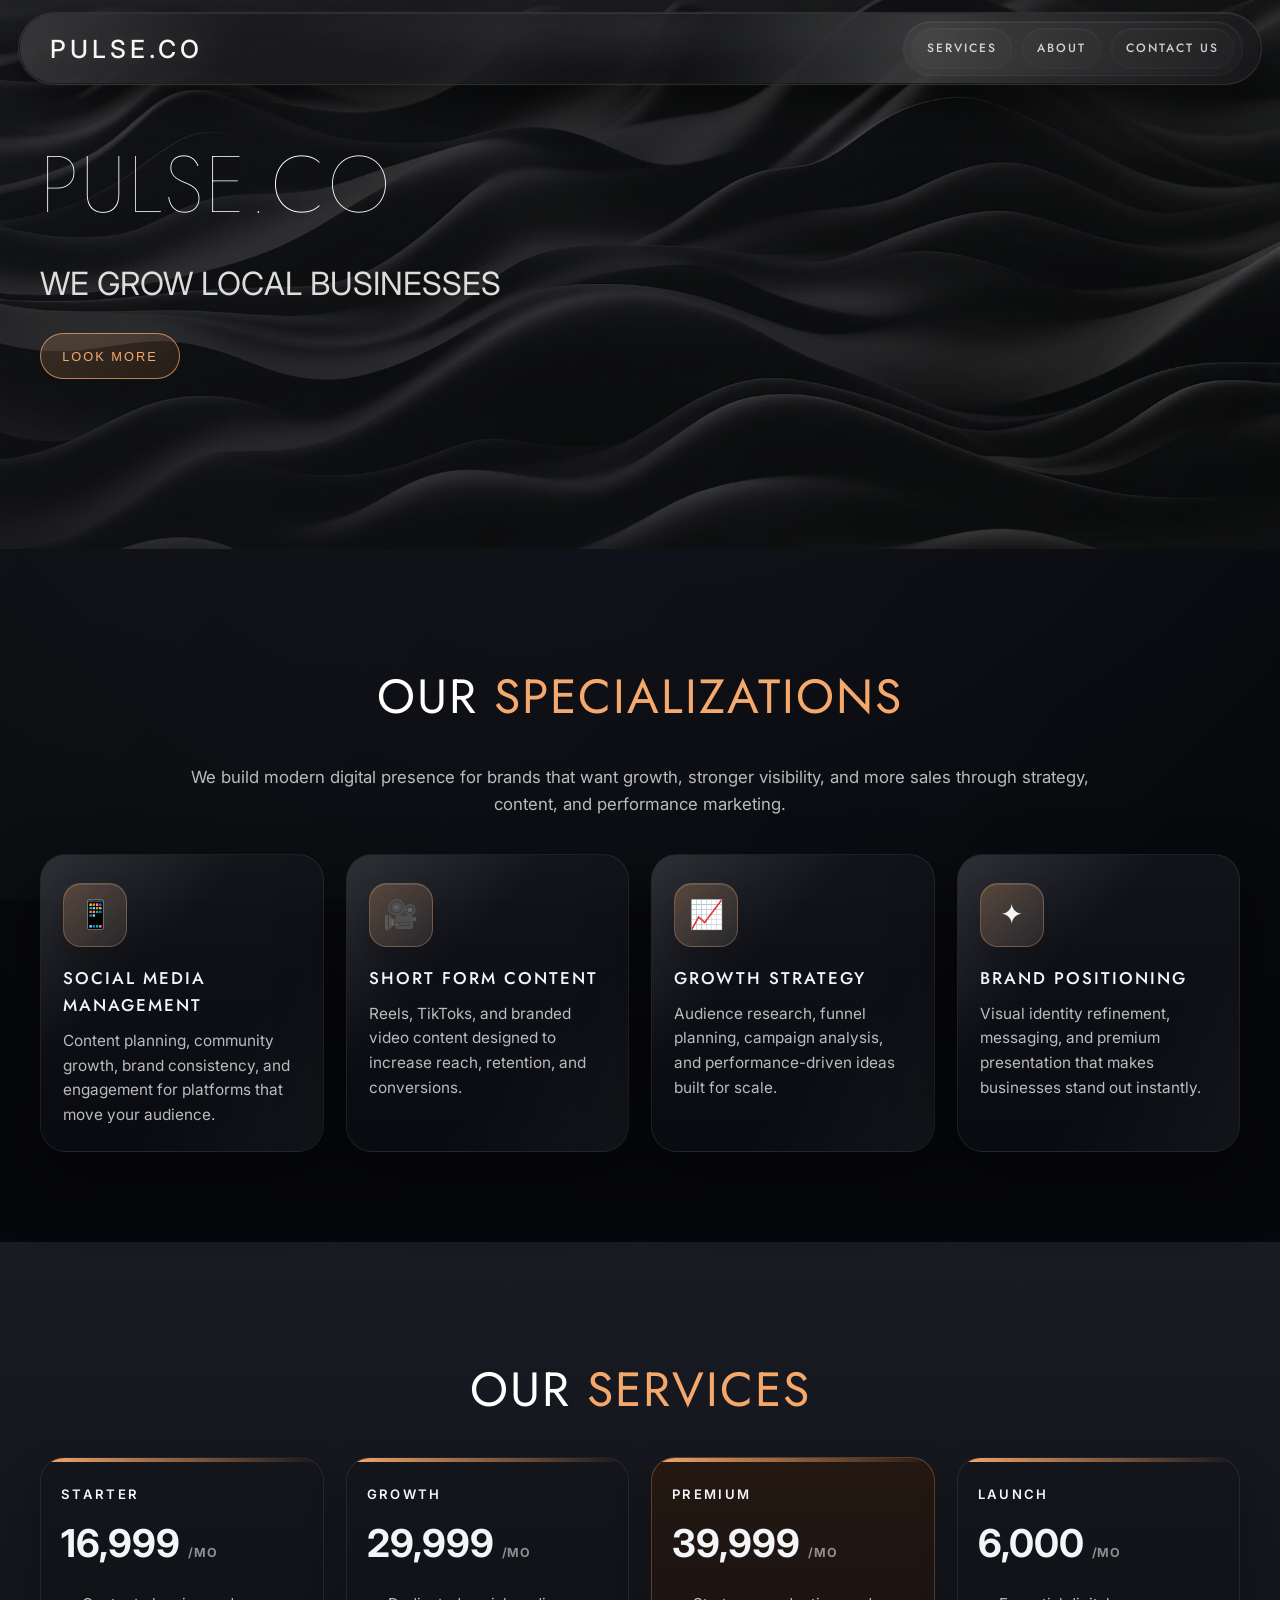
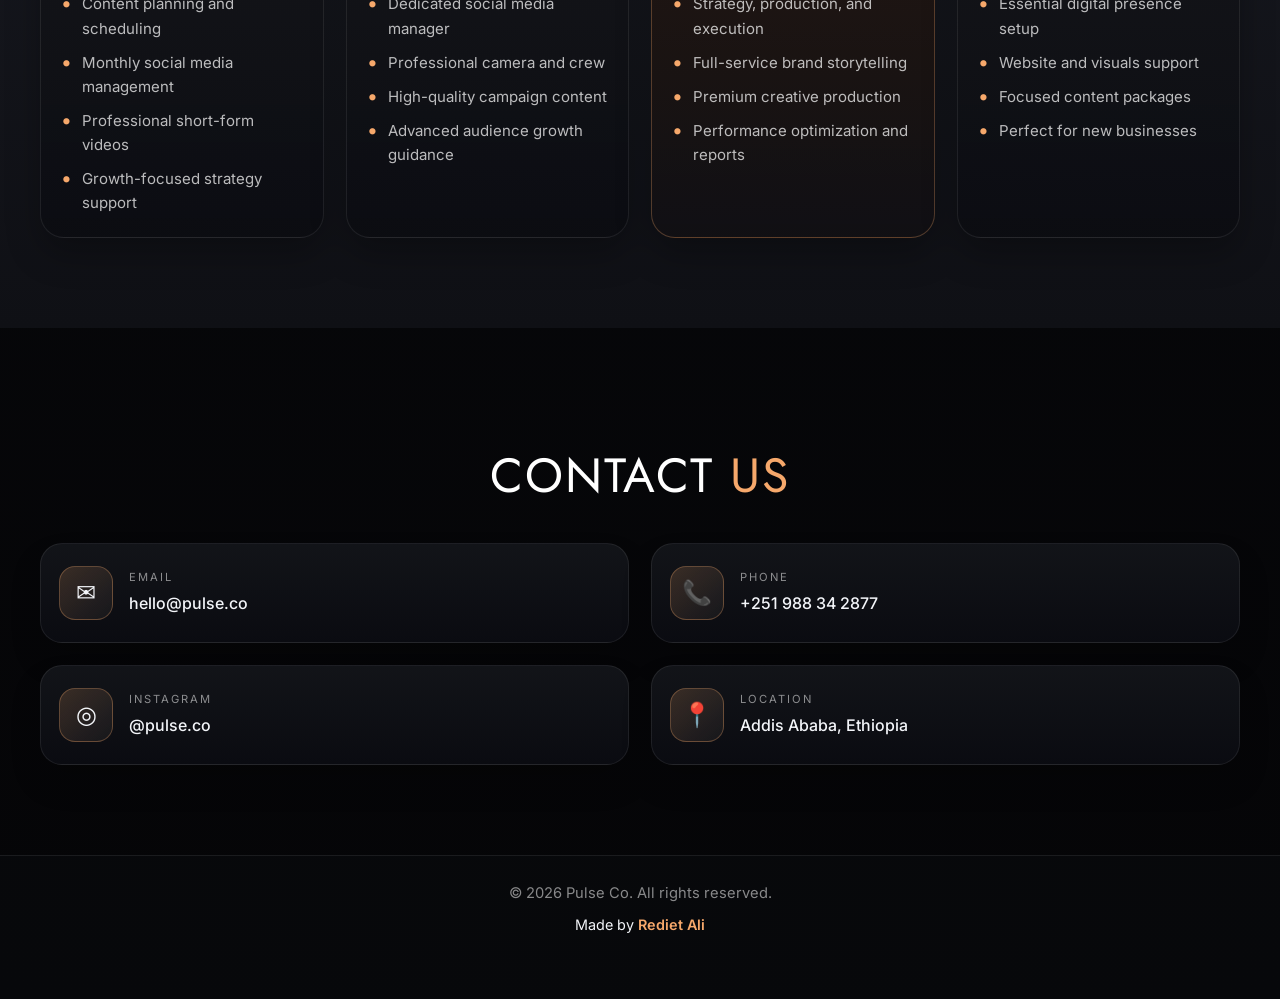
==== index.html @ 15dc452b "Add files via upload" ====
<!DOCTYPE html>
<html lang="en">
<head>
    <meta charset="UTF-8">
    <meta name="viewport" content="width=device-width, initial-scale=1.0">
    <title>our agency</title>
    <link href="https://fonts.googleapis.com/css2?family=Jost:wght@300;400;500&family=Inter:wght@400;500&display=swap" rel="stylesheet">
     <link rel="stylesheet" href="main.css">

</head>
<body>
<header>
    <p class="pulse">PULSE.CO</p>
    <nav>
        <a href="#services">services</a>
        <a href="#about">about</a>
        <a href="#contact">contact us</a>
    </nav>
</header>

<section id="hero">
    <h1>PULSE.CO</h1>
    <p>WE GROW LOCAL BUSINESSES</p>
    <a href="#services"><button>LOOK MORE</button></a> 
</section>

<section id="about">
    <h2>Our <span>Specializations</span></h2>
    <p class="about-intro">We build modern digital presence for brands that want growth, stronger visibility, and more sales through strategy, content, and performance marketing.</p>

    <div class="specialization-grid">
        <article class="specialty-card reveal">
            <div class="icon-badge">📱</div>
            <h3>Social Media Management</h3>
            <p>Content planning, community growth, brand consistency, and engagement for platforms that move your audience.</p>
        </article>

        <article class="specialty-card reveal">
            <div class="icon-badge">🎥</div>
            <h3>Short Form Content</h3>
            <p>Reels, TikToks, and branded video content designed to increase reach, retention, and conversions.</p>
        </article>

        <article class="specialty-card reveal">
            <div class="icon-badge">📈</div>
            <h3>Growth Strategy</h3>
            <p>Audience research, funnel planning, campaign analysis, and performance-driven ideas built for scale.</p>
        </article>

        <article class="specialty-card reveal">
            <div class="icon-badge">✦</div>
            <h3>Brand Positioning</h3>
            <p>Visual identity refinement, messaging, and premium presentation that makes businesses stand out instantly.</p>
        </article>
    </div>
</section>

<section id="services">
    <h2>Our <span>Services</span></h2>

    <div class="service-grid">
        <div class="service-card reveal">
            <div class="plan-top">
                <p class="plan-name">Starter</p>
                <p class="plan-price">16,999 <small>/mo</small></p>
            </div>
            <ul>
                <li>Content planning and scheduling</li>
                <li>Monthly social media management</li>
                <li>Professional short-form videos</li>
                <li>Growth-focused strategy support</li>
            </ul>
        </div>

        <div class="service-card reveal">
            <div class="plan-top">
                <p class="plan-name">Growth</p>
                <p class="plan-price">29,999 <small>/mo</small></p>
            </div>
            <ul>
                <li>Dedicated social media manager</li>
                <li>Professional camera and crew</li>
                <li>High-quality campaign content</li>
                <li>Advanced audience growth guidance</li>
            </ul>
        </div>

        <div class="service-card reveal featured">
            <div class="plan-top">
                <p class="plan-name">Premium</p>
                <p class="plan-price">39,999 <small>/mo</small></p>
            </div>
            <ul>
                <li>Strategy, production, and execution</li>
                <li>Full-service brand storytelling</li>
                <li>Premium creative production</li>
                <li>Performance optimization and reports</li>
            </ul>
        </div>

        <div class="service-card reveal">
            <div class="plan-top">
                <p class="plan-name">Launch</p>
                <p class="plan-price">6,000 <small>/mo</small></p>
            </div>
            <ul>
                <li>Essential digital presence setup</li>
                <li>Website and visuals support</li>
                <li>Focused content packages</li>
                <li>Perfect for new businesses</li>
            </ul>
        </div>
    </div>
</section>

<section id="contact">
    <h2>Contact <span>Us</span></h2>

    <div class="contact-grid">
        <a class="contact-item reveal" href="mailto:hello@pulse.co">
            <div class="contact-icon">✉</div>
            <div class="contact-text">
                <span class="contact-label">Email</span>
                <strong>hello@pulse.co</strong>
            </div>
        </a>

        <a class="contact-item reveal" href="tel:+251988342877">
            <div class="contact-icon">📞</div>
            <div class="contact-text">
                <span class="contact-label">Phone</span>
                <strong>+251 988 34 2877</strong>
            </div>
        </a>

        <a class="contact-item reveal" href="https://www.instagram.com/simply_alu464?utm_source=ig_web_button_share_sheet&igsh=ZDNlZDc0MzIxNw==&igsi=ZDNlZDc0MzIxNw==" target="_blank" rel="noreferrer">
            <div class="contact-icon">◎</div>
            <div class="contact-text">
                <span class="contact-label">Instagram</span>
                <strong>@pulse.co</strong>
            </div>
        </a>

        <div class="contact-item reveal">
            <div class="contact-icon">📍</div>
            <div class="contact-text">
                <span class="contact-label">Location</span>
                <strong>Addis Ababa, Ethiopia</strong>
            </div>
        </div>
    </div>
</section>

<footer>
    <p class="footer-text">© 2026 Pulse Co. All rights reserved.</p>
    <p class="footer-credit">Made by <strong>Rediet Ali</strong></p>
</footer>

<script>
  const observer = new IntersectionObserver((entries) => {
    entries.forEach((entry) => {
      if (entry.isIntersecting) {
        entry.target.classList.add('is-visible');
        observer.unobserve(entry.target);
      }
    });
  }, {
    threshold: 0.18,
    rootMargin: '0px 0px -30px 0px'
  });

  document.querySelectorAll('.reveal').forEach((element) => {
    observer.observe(element);
  });
</script>
</body>

</html>
---- main.css ----
:root {
    --bg: #07080b;
    --bg-soft: #111319;
    --panel: rgba(17, 18, 22, 0.72);
    --panel-strong: rgba(10, 11, 15, 0.92);
    --line: rgba(255, 255, 255, 0.1);
    --white: #f3f5f9;
    --muted: rgba(255, 255, 255, 0.72);
    --muted-soft: rgba(255, 255, 255, 0.52);
    --accent: #f6a86b;
    --accent-strong: #d98142;
    --shadow: 0 28px 60px rgba(0, 0, 0, 0.55);
}

* {
    box-sizing: border-box;
}

html {
    scroll-behavior: smooth;
}

body {
    margin: 0;
    padding: 0;
    font-family: 'Inter', sans-serif;
    background: radial-gradient(circle at top, #131620 0%, #07080b 42%, #050507 100%);
    color: var(--white);
    line-height: 1.6;
    animation: none;
}

@keyframes pageFade {
    from {
        opacity: 0;
        transform: translateY(8px);
    }
    to {
        opacity: 1;
        transform: translateY(0);
    }
}

body::before {
    content: "";
    position: fixed;
    inset: 0;
    background: linear-gradient(120deg, rgba(255, 255, 255, 0.03), rgba(255, 255, 255, 0));
    pointer-events: none;
}

h1, h2, h3, nav a, nav p {
    font-family: 'Jost', sans-serif;
    letter-spacing: 2px;
    text-transform: uppercase;
}

nav {
    display: flex;
    align-items: center;
    justify-content: flex-end;
    gap: 10px;
    padding: 6px 8px;
    background: rgba(255, 255, 255, 0.02);
    border: 1px solid rgba(255, 255, 255, 0.04);
    border-radius: 999px;
    box-shadow: inset 0 1px 0 rgba(255, 255, 255, 0.06);
    backdrop-filter: blur(10px);
    -webkit-backdrop-filter: blur(10px);
}

header {
    position: fixed !important;
    top: 12px !important;
    left: 18px !important;
    right: 18px !important;
    z-index: 20;
    display: flex;
    justify-content: space-between;
    align-items: center;
    min-height: 72px;
    padding: 8px 18px 8px 16px;
    background: linear-gradient(135deg, rgba(20, 20, 22, 0.82), rgba(8, 8, 10, 0.68), rgba(18, 18, 20, 0.76));
    border: 1px solid rgba(255, 255, 255, 0.12);
    border-radius: 999px;
    box-shadow: 0 18px 36px rgba(0, 0, 0, 0.48), 0 0 0 1px rgba(255, 255, 255, 0.02), inset 0 1px 0 rgba(255, 255, 255, 0.12), inset 0 -1px 0 rgba(255, 255, 255, 0.04);
    backdrop-filter: blur(28px) saturate(180%) brightness(1.08);
    -webkit-backdrop-filter: blur(28px) saturate(180%) brightness(1.08);
    overflow: hidden;
    isolation: isolate;
    transform: none !important;
    animation: none !important;
}

@keyframes headerSlide {
    from {
        opacity: 0;
        transform: translateY(-18px) scale(0.98);
    }
    to {
        opacity: 1;
        transform: translateY(0) scale(1);
    }
}

header::before {
    content: "";
    position: absolute;
    inset: 1px;
    border-radius: inherit;
    background: linear-gradient(115deg, rgba(255,255,255,0.16), rgba(255,255,255,0.04) 18%, rgba(255,255,255,0.06) 38%, rgba(255,255,255,0.02) 54%, rgba(255,255,255,0.18) 72%, rgba(255,255,255,0.02));
    opacity: 0.9;
    pointer-events: none;
}

header::after {
    content: "";
    position: absolute;
    left: 12%;
    right: 12%;
    top: -30%;
    height: 90%;
    background: radial-gradient(ellipse at center, rgba(255,255,255,0.22), rgba(255,255,255,0.08) 18%, transparent 68%);
    filter: blur(20px);
    opacity: 0.9;
    pointer-events: none;
}

.pulse {
    position: relative;
    z-index: 1;
    margin: 0;
    color: rgba(255, 255, 255, 0.96);
    font-weight: 500;
    letter-spacing: 4px;
    padding: 0 15px;
    font-size: 25px;
    text-shadow: 0 0 20px rgba(255, 255, 255, 0.12);
}

nav a {
    position: relative;
    z-index: 1;
    color: rgba(255, 255, 255, 0.78);
    text-decoration: none;
    font-weight: 500;
    font-size: 12px;
    padding: 10px 14px;
    border-radius: 999px;
    border: 1px solid rgba(255, 255, 255, 0.03);
    background: rgba(255,255,255,0.015);
    transition: all 0.25s ease;
    letter-spacing: 2px;
    box-shadow: inset 0 1px 0 rgba(255,255,255,0.04);
}

nav a:hover {
    color: white;
    background: rgba(255,255,255,0.065);
    border-color: rgba(255,255,255,0.08);
    box-shadow: inset 0 1px 0 rgba(255,255,255,0.1), 0 10px 22px rgba(0,0,0,0.25), 0 0 20px rgba(255,255,255,0.04);
    transform: translateY(-1px);
}

nav a,
.specialty-card,
.service-card,
.contact-item,
#hero button {
    transition: transform 0.25s ease, box-shadow 0.25s ease, border-color 0.25s ease, background 0.25s ease;
}

#hero {
    padding: 120px 40px 170px;
    text-align: left;
    background-image: linear-gradient(120deg, rgba(7, 8, 11, 0.7), rgba(7, 8, 11, 0.3)), url(header-img.webp);
    background-size: cover;
    background-position: center;
}

#hero h1 {
    margin: 0 0 10px;
    font-size: clamp(3rem, 7vw, 5rem);
    font-weight: 100;
    color: white;
}

#hero p {
    margin: 0 0 24px;
    color: rgba(255, 255, 255, 0.86);
    font-size: clamp(1.2rem, 2.5vw, 2rem);
}

#hero button {
    width: 140px;
    height: 46px;
    background: linear-gradient(135deg, rgba(246, 168, 107, 0.18), rgba(217, 129, 66, 0.12));
    border: 1px solid rgba(246, 168, 107, 0.7);
    border-radius: 999px;
    padding: 5px 18px;
    font-size: 0.8rem;
    color: var(--accent);
    letter-spacing: 2px;
    text-transform: uppercase;
    cursor: pointer;
    transition: all 0.25s ease;
}

#hero button:hover {
    background: linear-gradient(135deg, var(--accent), var(--accent-strong));
    color: white;
    box-shadow: 0 14px 24px rgba(246, 168, 107, 0.28);
    transform: translateY(-1px);
}

span {
    color: var(--accent);
}

#about,
#services,
#contact {
    padding: 110px 20px 90px;
    text-align: center;
}

#about h2,
#services h2,
#contact h2 {
    margin: 0 0 28px;
    color: white;
    font-size: clamp(2rem, 4vw, 3rem);
    font-weight: 400;
}

.about-intro {
    max-width: 900px;
    margin: 0 auto 36px;
    color: var(--muted);
    font-size: 1.05rem;
}

.specialization-grid,
.service-grid,
.contact-grid {
    max-width: 1200px;
    margin: 0 auto;
    display: grid;
    gap: 22px;
}

.specialization-grid {
    grid-template-columns: repeat(4, minmax(0, 1fr));
}

.specialty-card {
    position: relative;
    overflow: hidden;
    padding: 28px 22px 24px;
    border-radius: 26px;
    text-align: left;
    background: linear-gradient(180deg, rgba(19, 21, 27, 0.92), rgba(11, 12, 17, 0.9));
    border: 1px solid rgba(255, 255, 255, 0.08);
    box-shadow: var(--shadow);
}

.reveal {
    opacity: 0;
    transform: translateY(26px);
    transition: opacity 0.8s ease, transform 0.8s ease;
}

header,
header * {
    will-change: transform;
}

.reveal.is-visible {
    opacity: 1;
    transform: translateY(0);
}

.reveal:nth-child(2).is-visible { transition-delay: 0.08s; }
.reveal:nth-child(3).is-visible { transition-delay: 0.16s; }
.reveal:nth-child(4).is-visible { transition-delay: 0.24s; }

.specialty-card::before {
    content: "";
    position: absolute;
    inset: 0;
    background: linear-gradient(135deg, rgba(255,255,255,0.12), transparent 36%, transparent 65%, rgba(255,255,255,0.04));
    pointer-events: none;
}

.specialty-card:hover,
.service-card:hover,
.contact-item:hover {
    transform: translateY(-6px);
    box-shadow: 0 24px 46px rgba(0, 0, 0, 0.3), 0 0 0 1px rgba(255,255,255,0.04);
}

.icon-badge {
    position: relative;
    z-index: 1;
    width: 64px;
    height: 64px;
    display: grid;
    place-items: center;
    border-radius: 18px;
    margin-bottom: 18px;
    font-size: 28px;
    background: linear-gradient(135deg, rgba(246, 168, 107, 0.24), rgba(255, 255, 255, 0.08));
    border: 1px solid rgba(246, 168, 107, 0.3);
    box-shadow: inset 0 1px 0 rgba(255,255,255,0.12), 0 16px 28px rgba(0,0,0,0.18);
}

.specialty-card h3 {
    position: relative;
    z-index: 1;
    margin: 0 0 10px;
    color: var(--white);
    font-size: 1.06rem;
    font-weight: 500;
}

.specialty-card p {
    position: relative;
    z-index: 1;
    margin: 0;
    color: var(--muted);
    font-size: 0.96rem;
}

#services {
    background: linear-gradient(180deg, rgba(27, 29, 37, 0.9), rgba(15, 16, 21, 1));
}

.service-grid {
    grid-template-columns: repeat(4, minmax(0, 1fr));
}

.service-card {
    position: relative;
    overflow: hidden;
    padding: 26px 20px 22px;
    border-radius: 24px;
    text-align: left;
    background: linear-gradient(180deg, rgba(21, 22, 27, 0.92), rgba(12, 13, 18, 0.96));
    border: 1px solid rgba(255, 255, 255, 0.08);
    box-shadow: 0 16px 34px rgba(0,0,0,0.25);
}

.service-card::before {
    content: "";
    position: absolute;
    inset: 0 auto auto 0;
    width: 100%;
    height: 4px;
    background: linear-gradient(90deg, var(--accent), rgba(255,255,255,0));
}

.plan-top {
    margin-bottom: 16px;
}

.plan-name {
    margin: 0 0 8px;
    color: var(--white);
    font-size: 0.82rem;
    letter-spacing: 0.18em;
    text-transform: uppercase;
    font-weight: 600;
}

.plan-price {
    margin: 0;
    font-size: clamp(1.8rem, 3vw, 2.6rem);
    font-weight: 700;
    color: var(--white);
}

.plan-price small {
    font-size: 0.78rem;
    color: var(--muted-soft);
    letter-spacing: 0.08em;
    text-transform: uppercase;
}

.service-card ul {
    list-style: none;
    padding: 0;
    margin: 18px 0 0;
    display: grid;
    gap: 10px;
}

.service-card li {
    display: flex;
    align-items: flex-start;
    gap: 10px;
    color: var(--muted);
    font-size: 0.94rem;
}

.service-card li::before {
    content: "•";
    color: var(--accent);
    font-size: 1.25rem;
    line-height: 1;
    margin-top: 1px;
}

.service-card.featured {
    background: linear-gradient(180deg, rgba(38, 24, 16, 0.9), rgba(17, 16, 20, 0.96));
    border-color: rgba(246, 168, 107, 0.28);
}

.contact-grid {
    grid-template-columns: repeat(2, minmax(0, 1fr));
}

.contact-item {
    display: flex;
    align-items: center;
    gap: 16px;
    padding: 22px 18px;
    border-radius: 22px;
    background: linear-gradient(180deg, rgba(20, 22, 27, 0.9), rgba(11, 12, 18, 0.94));
    border: 1px solid rgba(255,255,255,0.08);
    box-shadow: 0 18px 30px rgba(0,0,0,0.18);
    color: var(--white);
    text-decoration: none;
    transition: transform 0.2s ease, border-color 0.2s ease;
}

.contact-item:hover {
    transform: translateY(-2px);
    border-color: rgba(246, 168, 107, 0.38);
}

.contact-icon {
    width: 54px;
    height: 54px;
    border-radius: 16px;
    display: grid;
    place-items: center;
    font-size: 1.5rem;
    background: linear-gradient(135deg, rgba(246, 168, 107, 0.18), rgba(255,255,255,0.04));
    border: 1px solid rgba(246, 168, 107, 0.3);
}

.contact-text {
    text-align: left;
}

.contact-label {
    display: block;
    margin-bottom: 4px;
    font-size: 0.7rem;
    letter-spacing: 0.18em;
    text-transform: uppercase;
    color: var(--muted-soft);
}

.contact-text strong {
    font-size: 1rem;
    font-weight: 500;
    color: var(--white);
}

footer {
    padding: 26px 20px 48px;
    text-align: center;
    border-top: 1px solid rgba(255,255,255,0.08);
    color: var(--muted-soft);
    background: rgba(8, 9, 12, 0.9);
}

.footer-text {
    margin: 0;
    font-size: 0.92rem;
}

.footer-credit {
    margin-top: 8px;
    font-size: 0.9rem;
    color: var(--white);
}

.footer-credit strong {
    color: var(--accent);
    font-weight: 600;
}

@media (max-width: 980px) {
    .specialization-grid {
        grid-template-columns: repeat(2, minmax(0, 1fr));
    }

    .service-grid {
        grid-template-columns: repeat(2, minmax(0, 1fr));
    }
}

@media (max-width: 768px) {
    header {
        left: 12px;
        right: 12px;
        top: 10px;
        padding: 8px 12px;
        min-height: 64px;
    }

    nav {
        gap: 6px;
        padding: 5px 6px;
        flex-wrap: wrap;
        justify-content: center;
    }

    .pulse {
        font-size: 18px;
        letter-spacing: 3px;
        padding: 0 8px;
    }

    nav a {
        font-size: 10px;
        padding: 8px 10px;
        letter-spacing: 1.5px;
    }

    #hero {
        padding: 110px 22px 110px;
    }

    #hero p {
        font-size: 1.1rem;
    }

    #about,
    #services,
    #contact {
        padding: 90px 16px 70px;
    }

    .specialization-grid,
    .service-grid,
    .contact-grid {
        grid-template-columns: 1fr;
    }

    .specialty-card,
    .service-card,
    .contact-item {
        border-radius: 20px;
    }
}
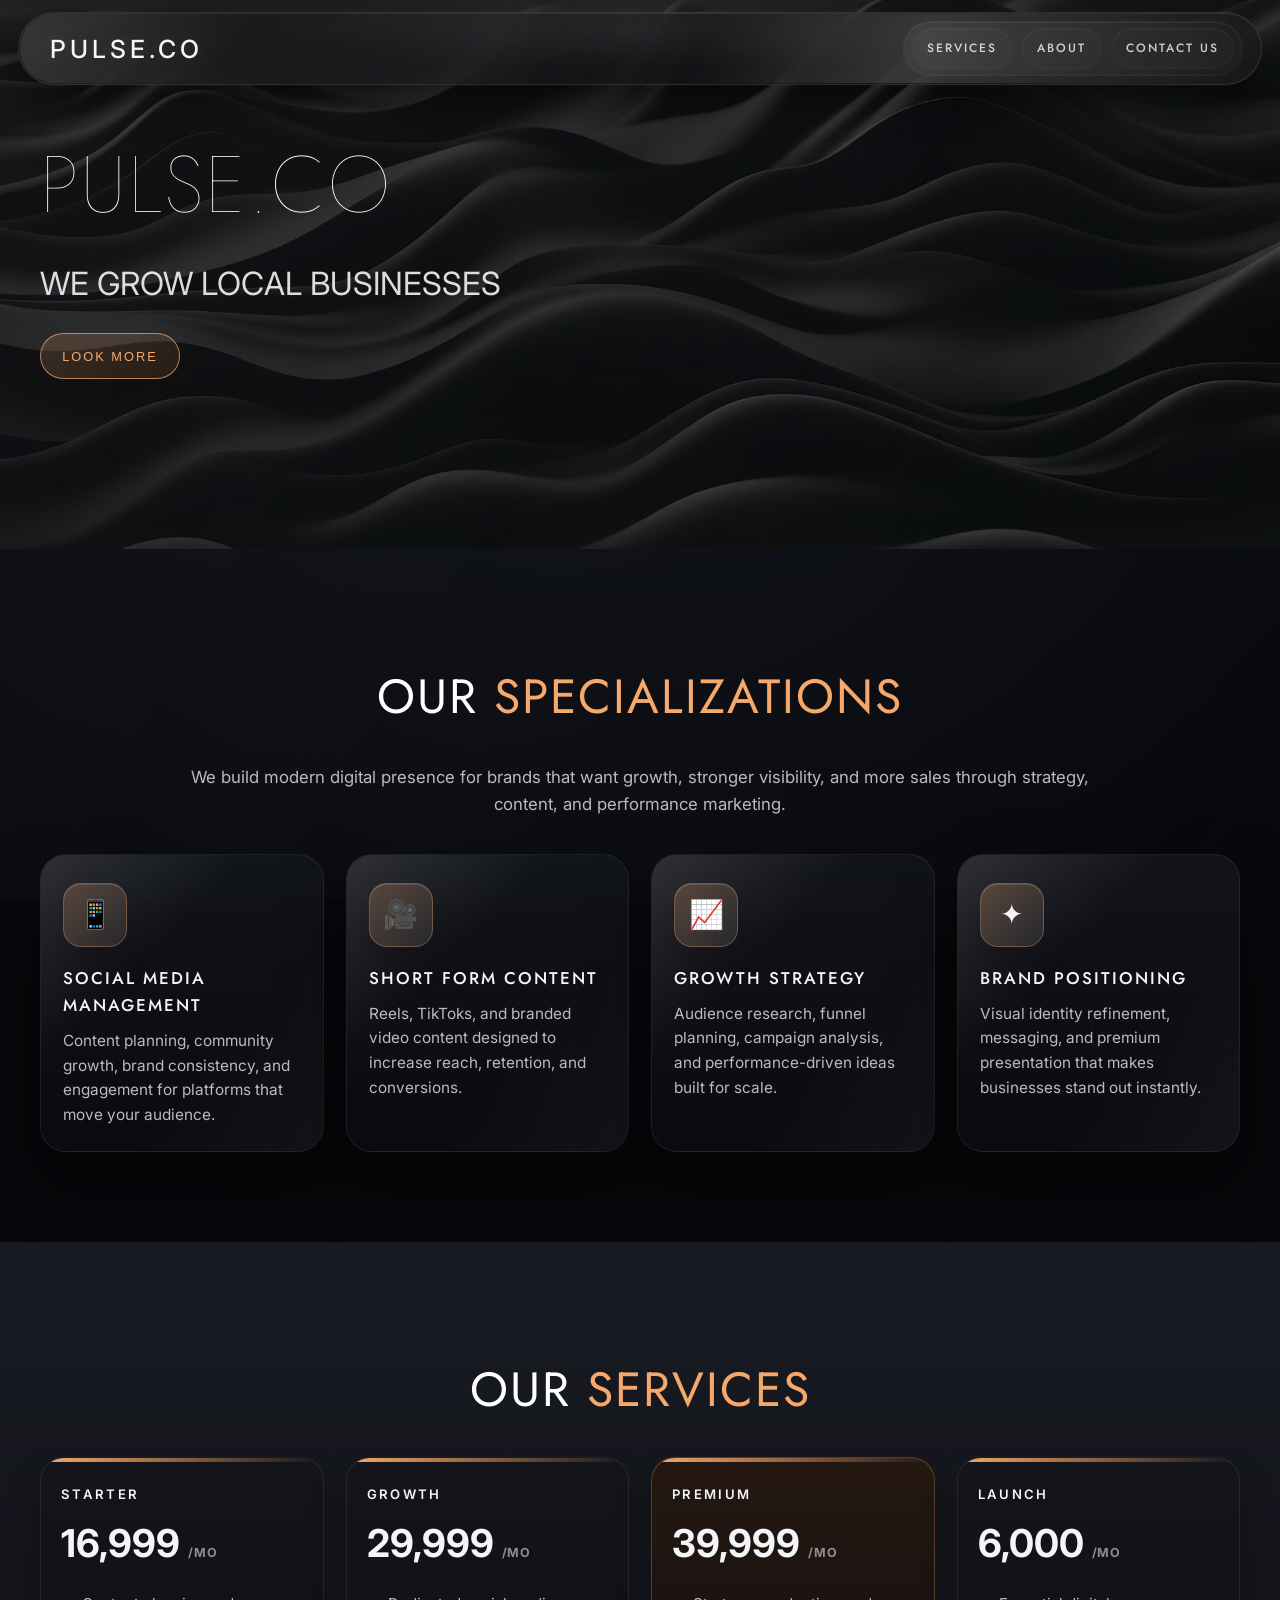
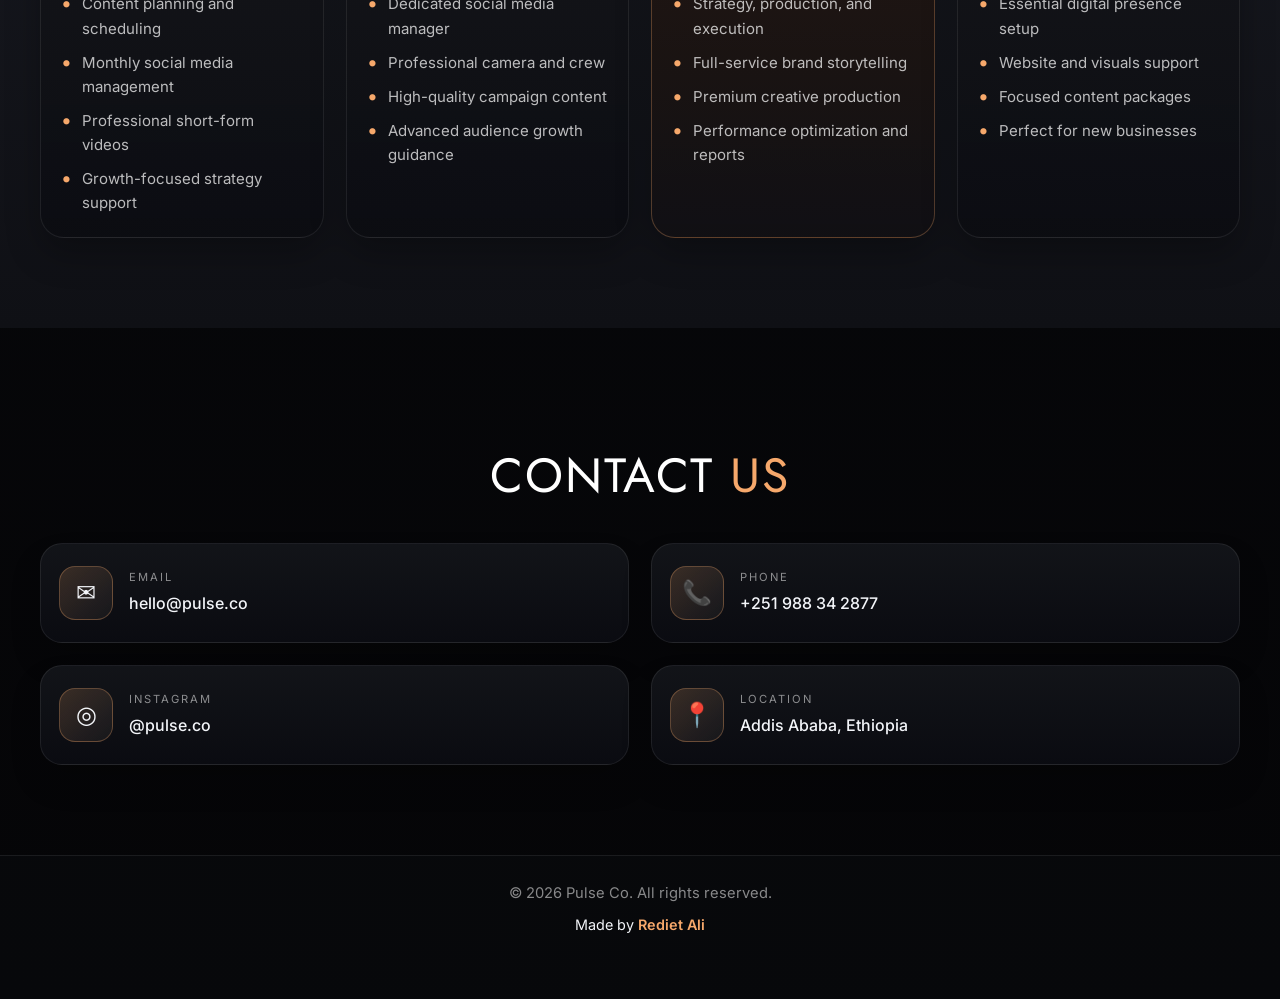
==== commit 5af0fc6b: "Add files via upload" ====
--- a/index.html
+++ b/index.html
@@ -11,7 +11,14 @@
 <body>
 <header>
     <p class="pulse">PULSE.CO</p>
-    <nav>
+
+    <button class="menu-toggle" aria-label="Toggle menu" aria-expanded="false">
+        <span></span>
+        <span></span>
+        <span></span>
+    </button>
+
+    <nav class="main-nav" aria-label="Main navigation">
         <a href="#services">services</a>
         <a href="#about">about</a>
         <a href="#contact">contact us</a>
@@ -21,7 +28,7 @@
 <section id="hero">
     <h1>PULSE.CO</h1>
     <p>WE GROW LOCAL BUSINESSES</p>
-    <a href="#services"><button>LOOK MORE</button></a> 
+    <button>LOOK MORE</button>
 </section>
 
 <section id="about">
@@ -172,6 +179,25 @@
   document.querySelectorAll('.reveal').forEach((element) => {
     observer.observe(element);
   });
+
+  const menuToggle = document.querySelector('.menu-toggle');
+  const mainNav = document.querySelector('.main-nav');
+
+  if (menuToggle && mainNav) {
+    menuToggle.addEventListener('click', () => {
+      const isOpen = mainNav.classList.toggle('open');
+      menuToggle.classList.toggle('open', isOpen);
+      menuToggle.setAttribute('aria-expanded', String(isOpen));
+    });
+
+    mainNav.querySelectorAll('a').forEach((link) => {
+      link.addEventListener('click', () => {
+        mainNav.classList.remove('open');
+        menuToggle.classList.remove('open');
+        menuToggle.setAttribute('aria-expanded', 'false');
+      });
+    });
+  }
 </script>
 </body>
 
--- a/main.css
+++ b/main.css
@@ -55,7 +55,7 @@
     text-transform: uppercase;
 }
 
-nav {
+.main-nav {
     display: flex;
     align-items: center;
     justify-content: flex-end;
@@ -67,6 +67,40 @@
     box-shadow: inset 0 1px 0 rgba(255, 255, 255, 0.06);
     backdrop-filter: blur(10px);
     -webkit-backdrop-filter: blur(10px);
+}
+
+.menu-toggle {
+    display: none;
+    width: 44px;
+    height: 44px;
+    border: 1px solid rgba(255, 255, 255, 0.08);
+    border-radius: 14px;
+    background: rgba(255, 255, 255, 0.03);
+    padding: 10px 9px;
+    cursor: pointer;
+    z-index: 2;
+}
+
+.menu-toggle span {
+    display: block;
+    width: 100%;
+    height: 2px;
+    border-radius: 999px;
+    background: white;
+    margin: 5px 0;
+    transition: transform 0.25s ease, opacity 0.25s ease;
+}
+
+.menu-toggle.open span:nth-child(1) {
+    transform: translateY(7px) rotate(45deg);
+}
+
+.menu-toggle.open span:nth-child(2) {
+    opacity: 0;
+}
+
+.menu-toggle.open span:nth-child(3) {
+    transform: translateY(-7px) rotate(-45deg);
 }
 
 header {
@@ -86,7 +120,7 @@
     box-shadow: 0 18px 36px rgba(0, 0, 0, 0.48), 0 0 0 1px rgba(255, 255, 255, 0.02), inset 0 1px 0 rgba(255, 255, 255, 0.12), inset 0 -1px 0 rgba(255, 255, 255, 0.04);
     backdrop-filter: blur(28px) saturate(180%) brightness(1.08);
     -webkit-backdrop-filter: blur(28px) saturate(180%) brightness(1.08);
-    overflow: hidden;
+    overflow: visible;
     isolation: isolate;
     transform: none !important;
     animation: none !important;
@@ -138,7 +172,7 @@
     text-shadow: 0 0 20px rgba(255, 255, 255, 0.12);
 }
 
-nav a {
+.main-nav a {
     position: relative;
     z-index: 1;
     color: rgba(255, 255, 255, 0.78);
@@ -154,7 +188,7 @@
     box-shadow: inset 0 1px 0 rgba(255,255,255,0.04);
 }
 
-nav a:hover {
+.main-nav a:hover {
     color: white;
     background: rgba(255,255,255,0.065);
     border-color: rgba(255,255,255,0.08);
@@ -509,13 +543,42 @@
         top: 10px;
         padding: 8px 12px;
         min-height: 64px;
-    }
-
-    nav {
-        gap: 6px;
-        padding: 5px 6px;
-        flex-wrap: wrap;
-        justify-content: center;
+        overflow: visible;
+    }
+
+    .menu-toggle {
+        display: block;
+    }
+
+    .main-nav {
+        position: absolute;
+        top: calc(100% + 10px);
+        right: 0;
+        left: 0;
+        display: none;
+        flex-direction: column;
+        align-items: stretch;
+        gap: 10px;
+        padding: 14px 12px;
+        background: rgba(14, 15, 21, 0.9);
+        border: 1px solid rgba(255, 255, 255, 0.08);
+        border-radius: 22px;
+        box-shadow: 0 20px 40px rgba(0, 0, 0, 0.4);
+        backdrop-filter: blur(20px);
+        -webkit-backdrop-filter: blur(20px);
+    }
+
+    .main-nav.open {
+        display: flex;
+    }
+
+    .main-nav a {
+        display: block;
+        text-align: center;
+        width: 100%;
+        padding: 12px 14px;
+        font-size: 11px;
+        letter-spacing: 1.6px;
     }
 
     .pulse {
@@ -524,12 +587,6 @@
         padding: 0 8px;
     }
 
-    nav a {
-        font-size: 10px;
-        padding: 8px 10px;
-        letter-spacing: 1.5px;
-    }
-
     #hero {
         padding: 110px 22px 110px;
     }
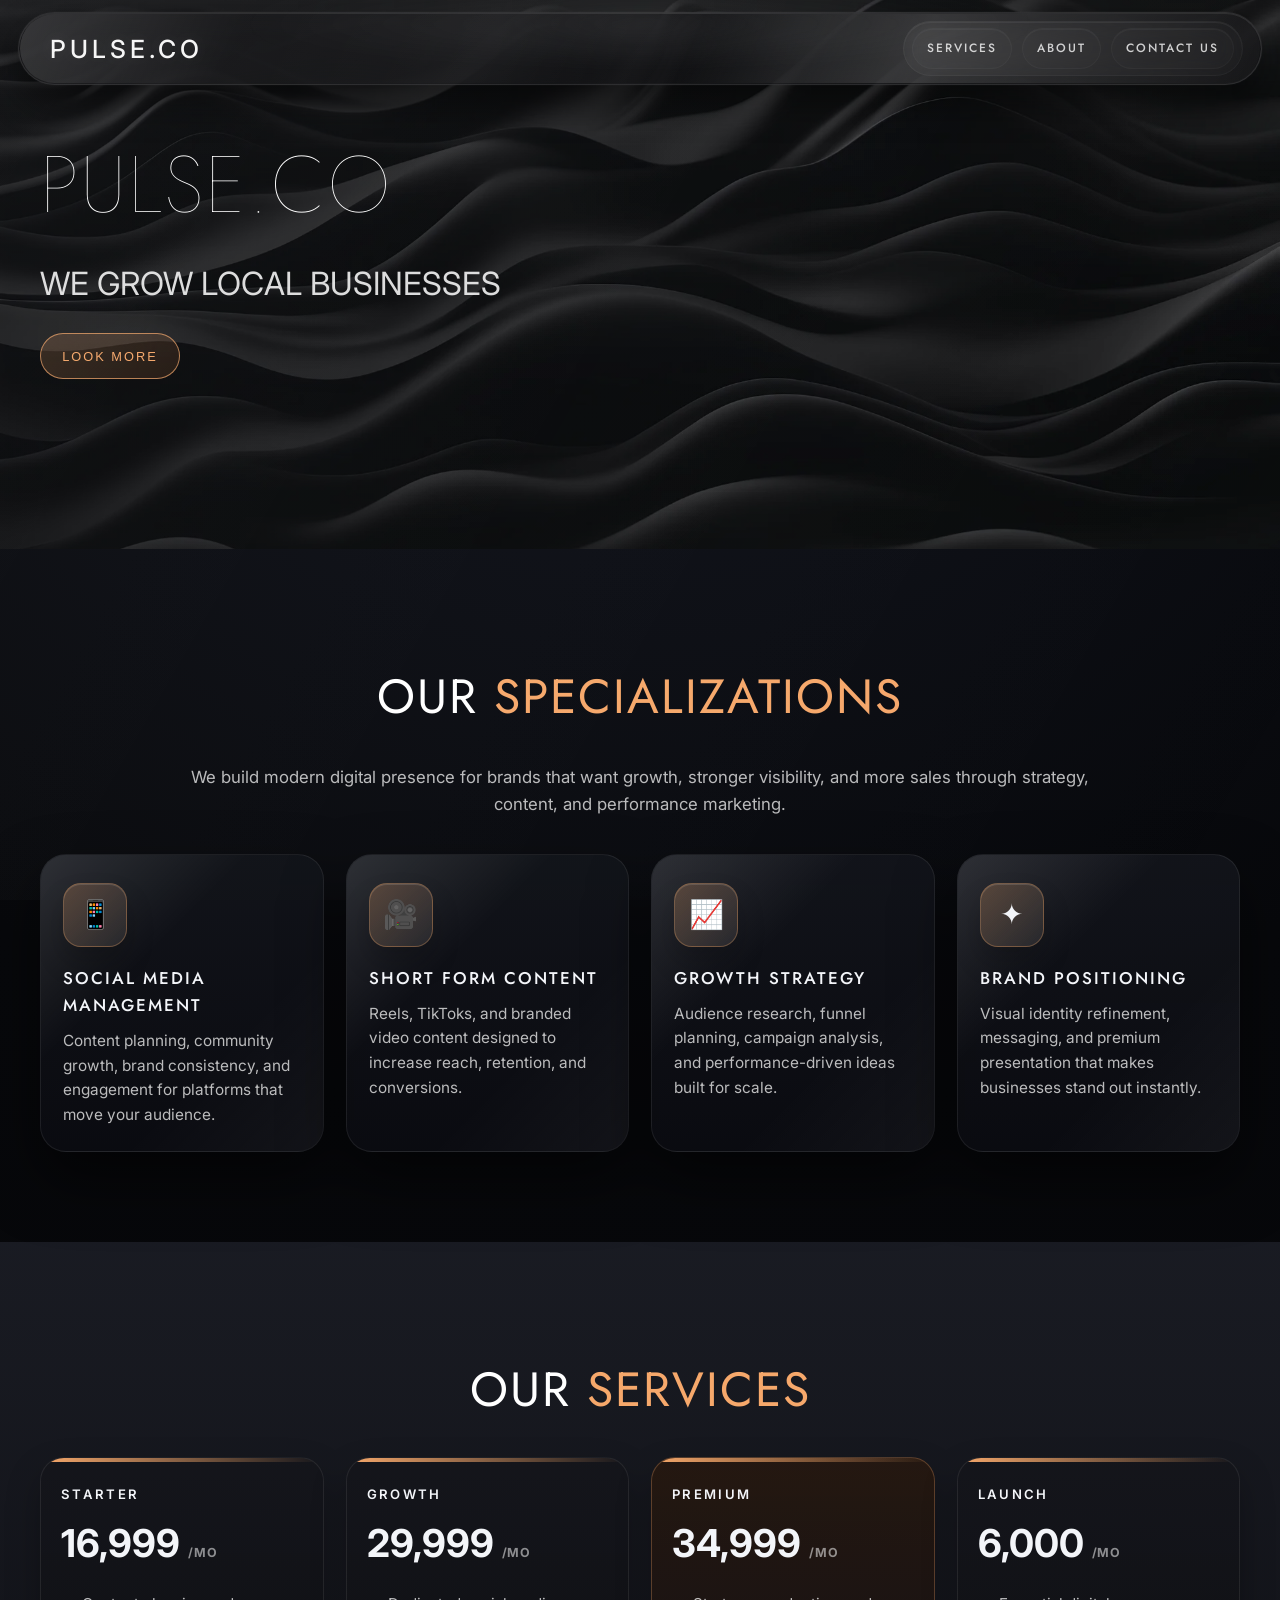
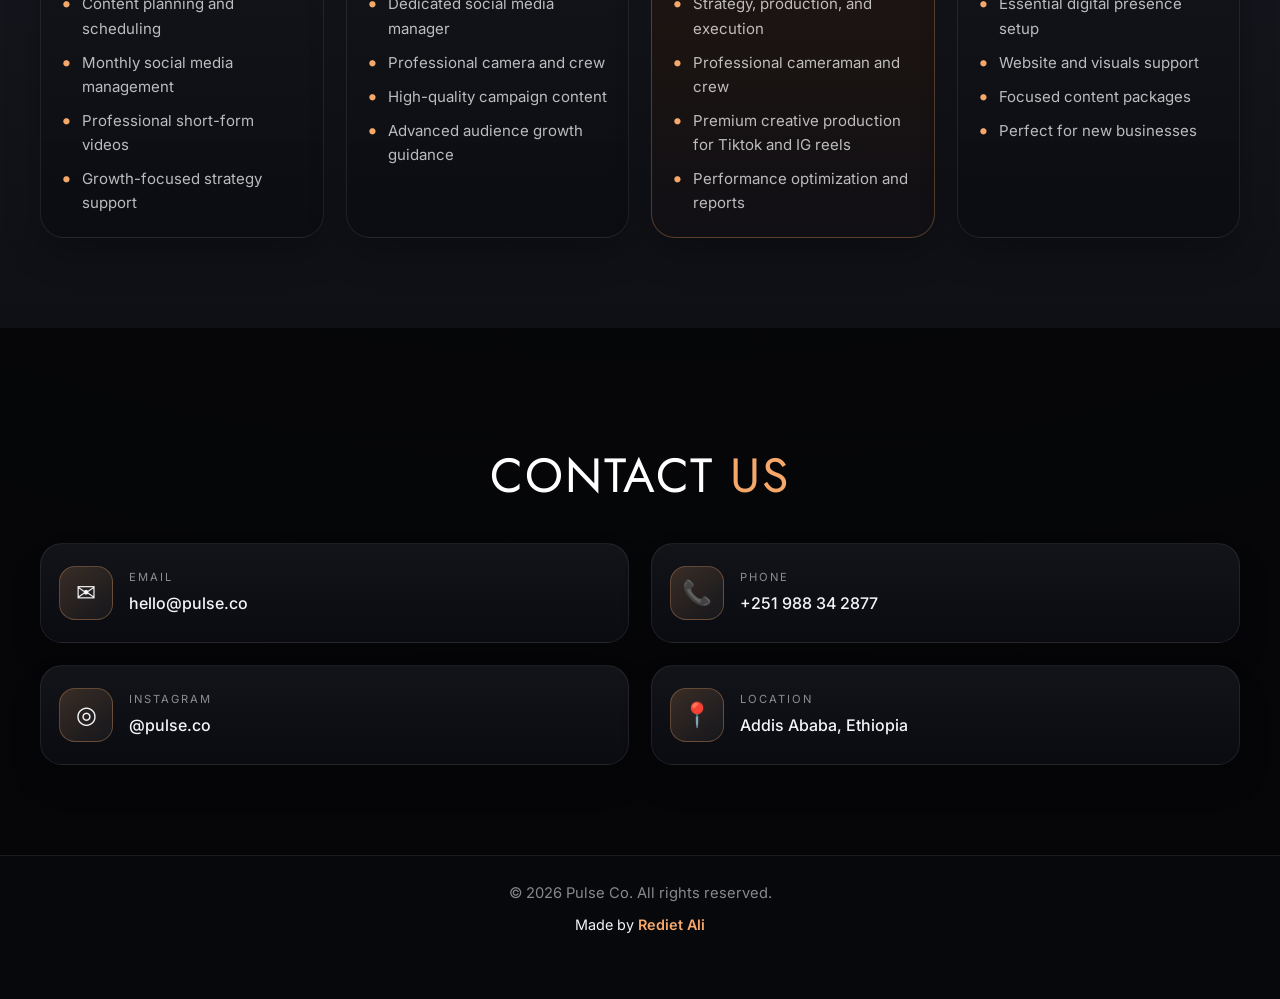
==== commit 1dfbe9c2: "Update index.html" ====
--- a/index.html
+++ b/index.html
@@ -95,12 +95,12 @@
         <div class="service-card reveal featured">
             <div class="plan-top">
                 <p class="plan-name">Premium</p>
-                <p class="plan-price">39,999 <small>/mo</small></p>
+                <p class="plan-price">34,999 <small>/mo</small></p>
             </div>
             <ul>
                 <li>Strategy, production, and execution</li>
-                <li>Full-service brand storytelling</li>
-                <li>Premium creative production</li>
+                <li>Professional cameraman and crew</li>
+                <li>Premium creative production for Tiktok and IG reels </li>
                 <li>Performance optimization and reports</li>
             </ul>
         </div>
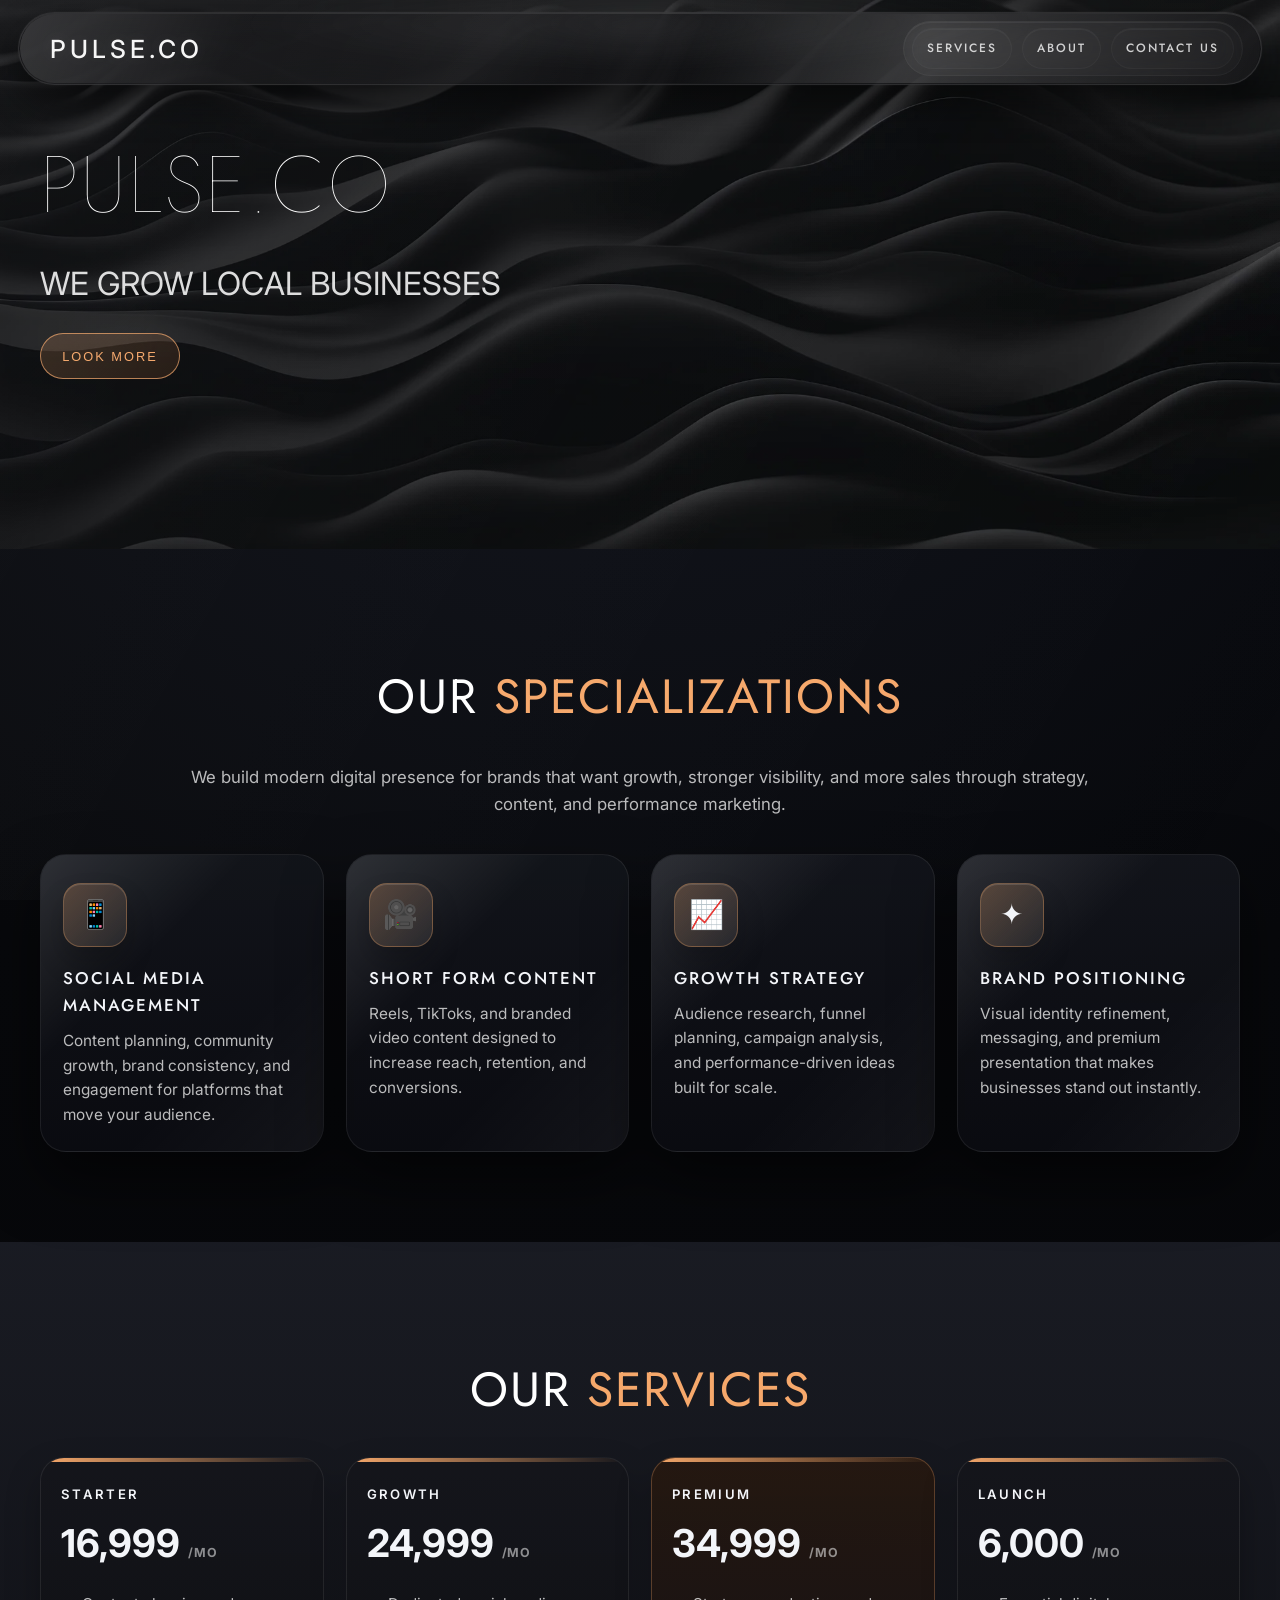
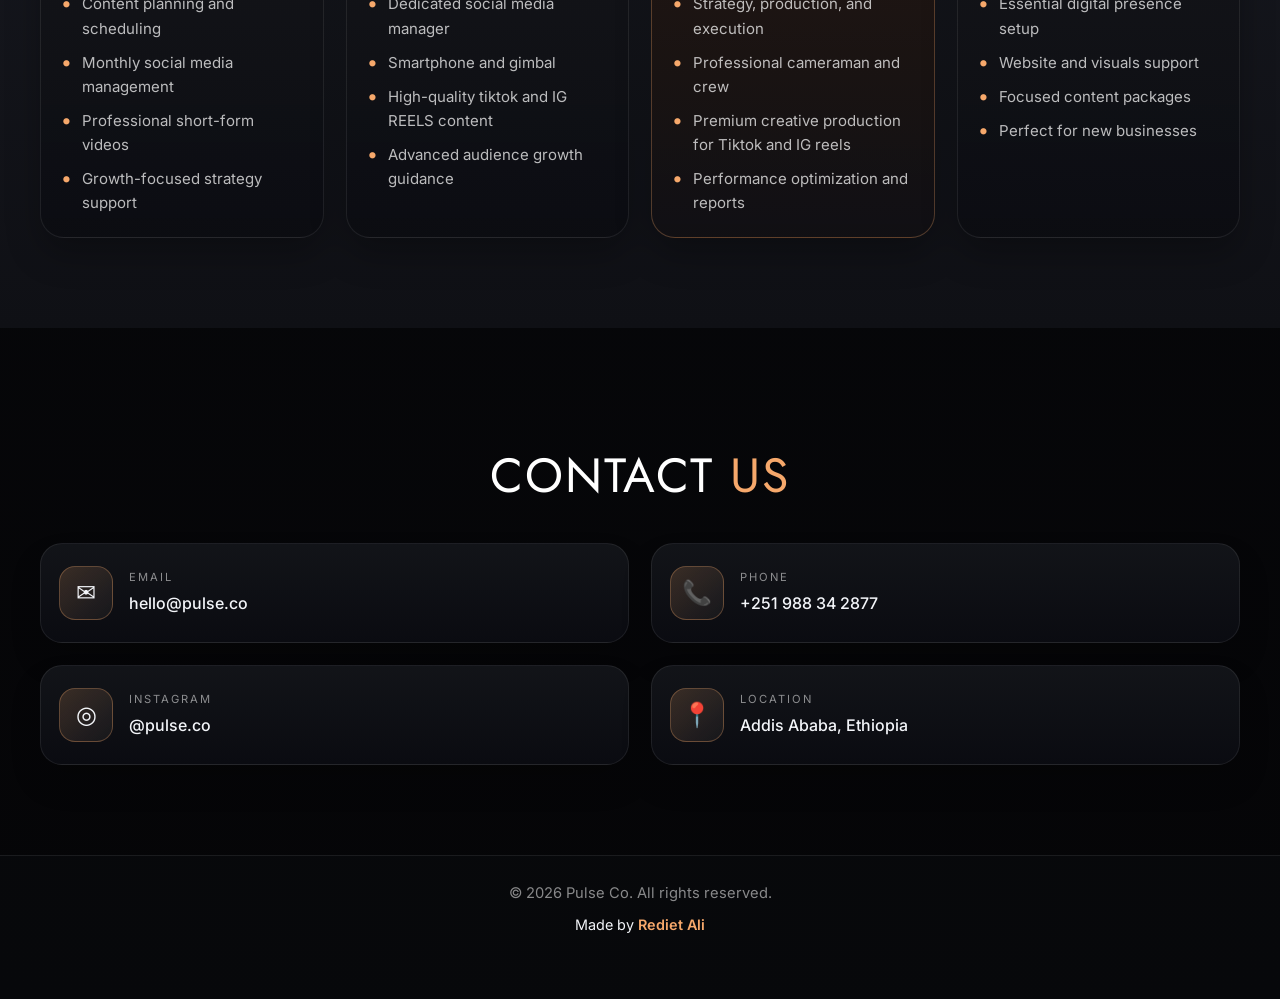
==== commit 3361b1f3: "Update index.html" ====
--- a/index.html
+++ b/index.html
@@ -82,12 +82,12 @@
         <div class="service-card reveal">
             <div class="plan-top">
                 <p class="plan-name">Growth</p>
-                <p class="plan-price">29,999 <small>/mo</small></p>
+                <p class="plan-price">24,999 <small>/mo</small></p>
             </div>
             <ul>
                 <li>Dedicated social media manager</li>
-                <li>Professional camera and crew</li>
-                <li>High-quality campaign content</li>
+                <li>Smartphone and gimbal</li>
+                <li>High-quality tiktok and IG REELS content</li>
                 <li>Advanced audience growth guidance</li>
             </ul>
         </div>
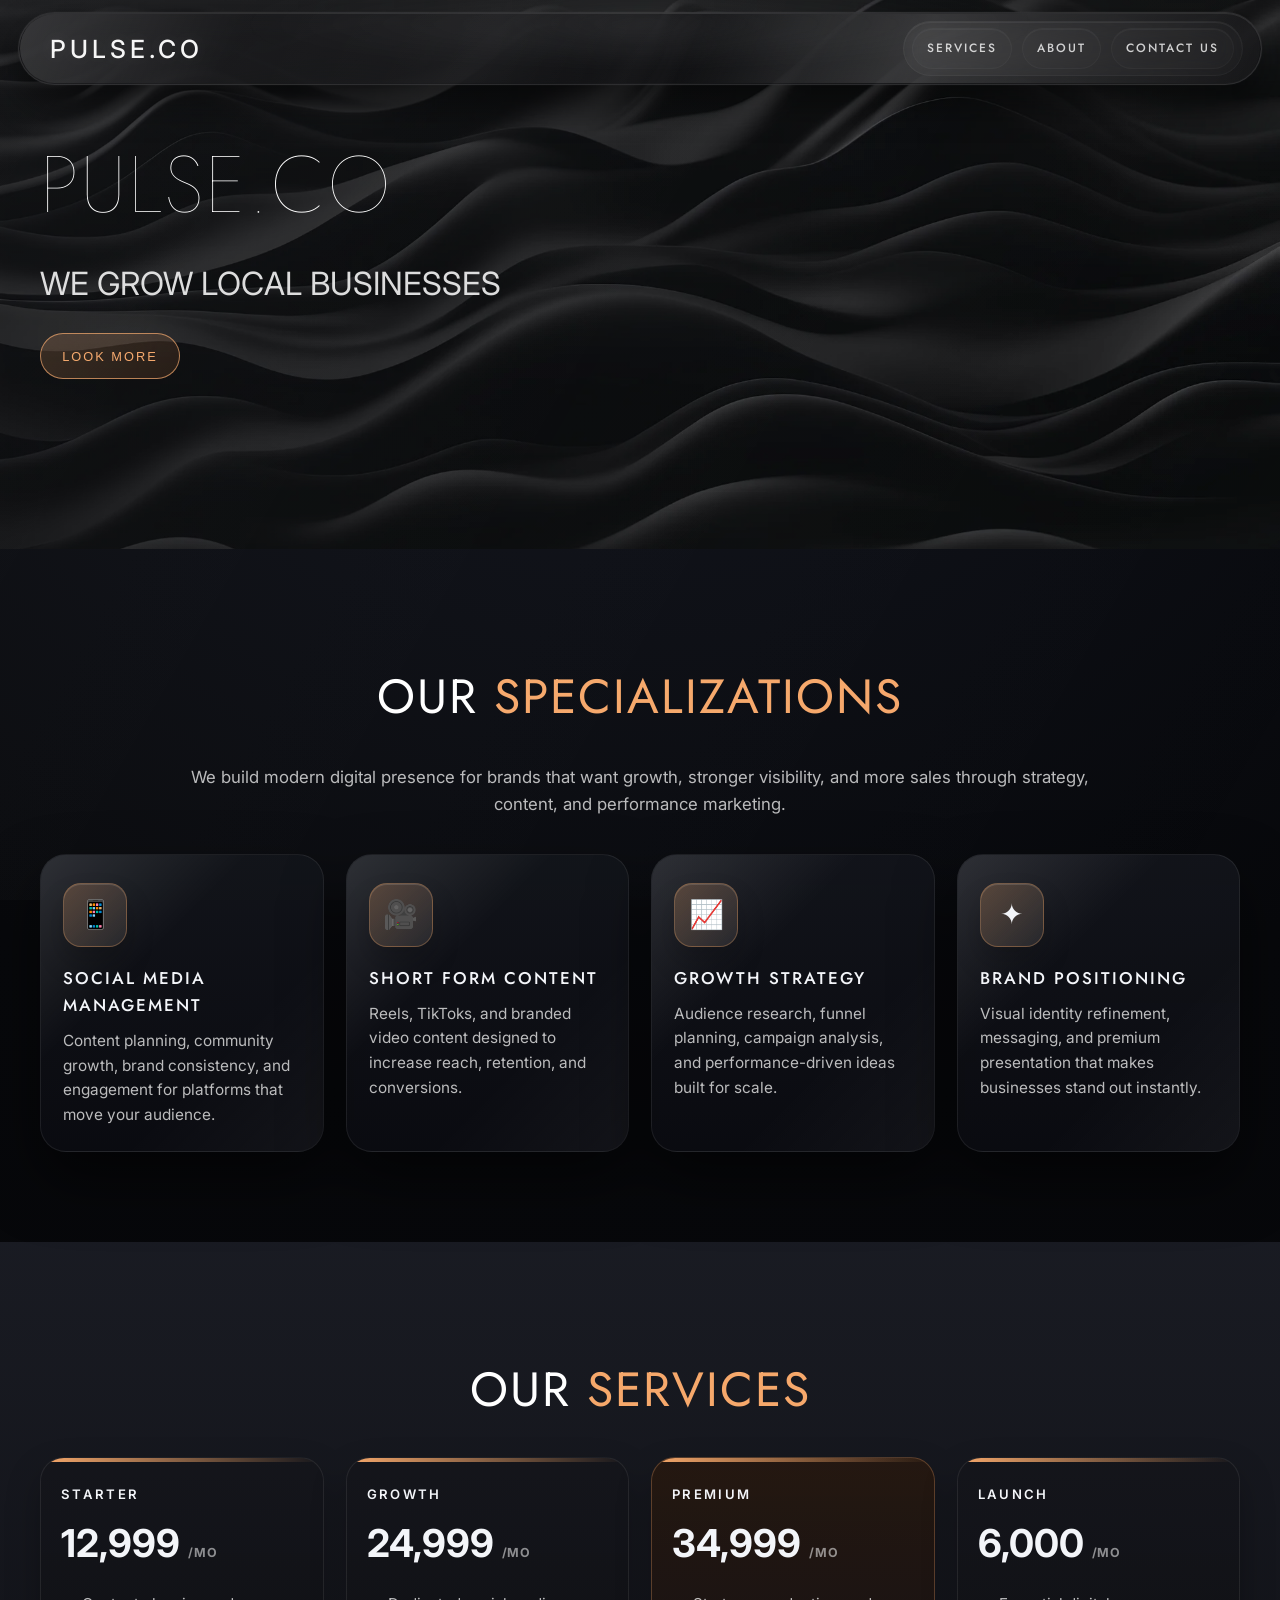
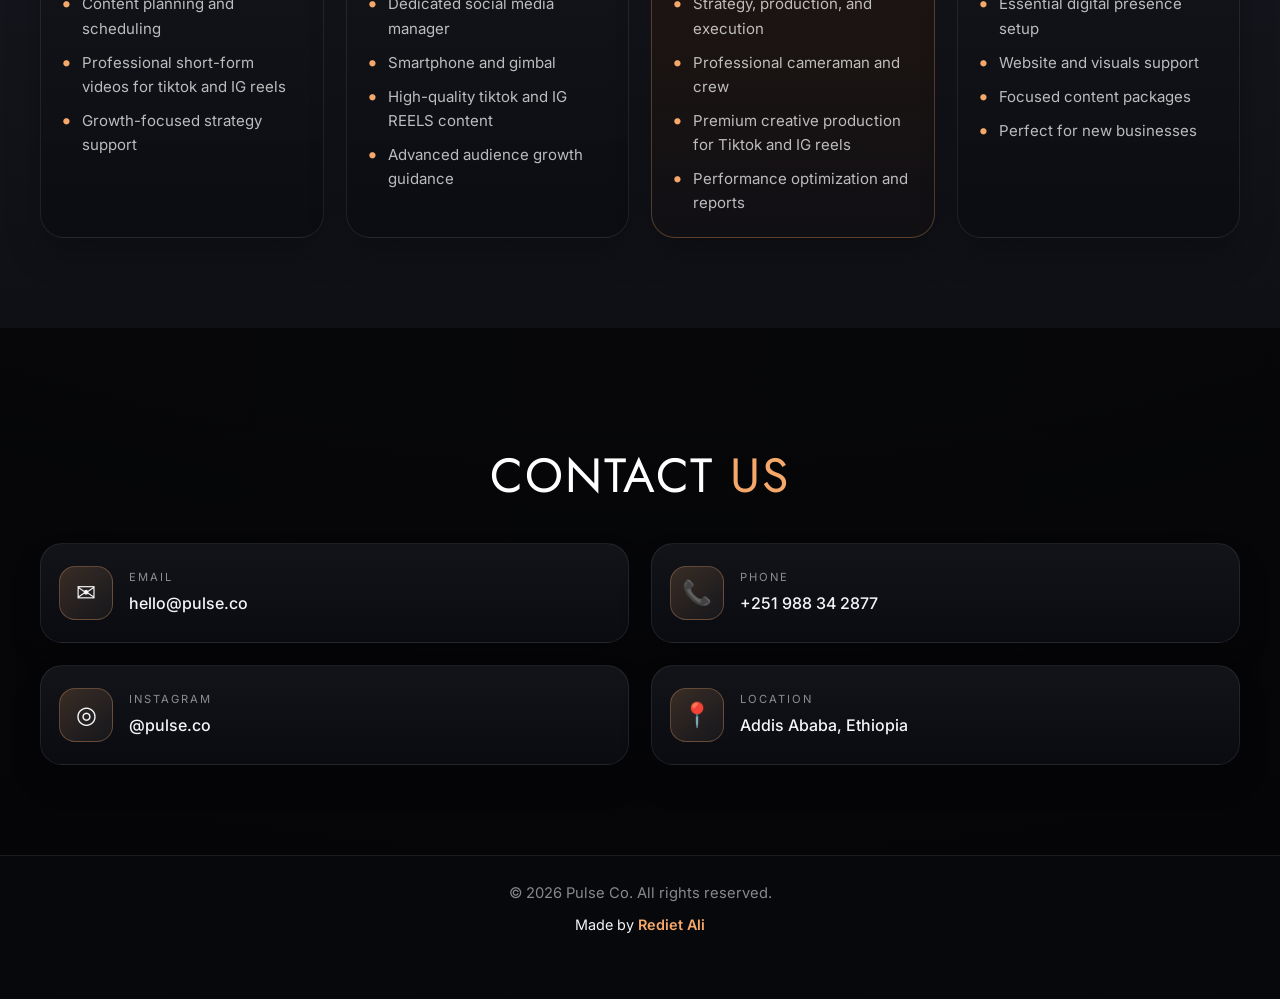
==== commit e058debd: "Update index.html" ====
--- a/index.html
+++ b/index.html
@@ -69,12 +69,11 @@
         <div class="service-card reveal">
             <div class="plan-top">
                 <p class="plan-name">Starter</p>
-                <p class="plan-price">16,999 <small>/mo</small></p>
+                <p class="plan-price">12,999 <small>/mo</small></p>
             </div>
             <ul>
                 <li>Content planning and scheduling</li>
-                <li>Monthly social media management</li>
-                <li>Professional short-form videos</li>
+                <li>Professional short-form videos for tiktok and IG reels </li>
                 <li>Growth-focused strategy support</li>
             </ul>
         </div>
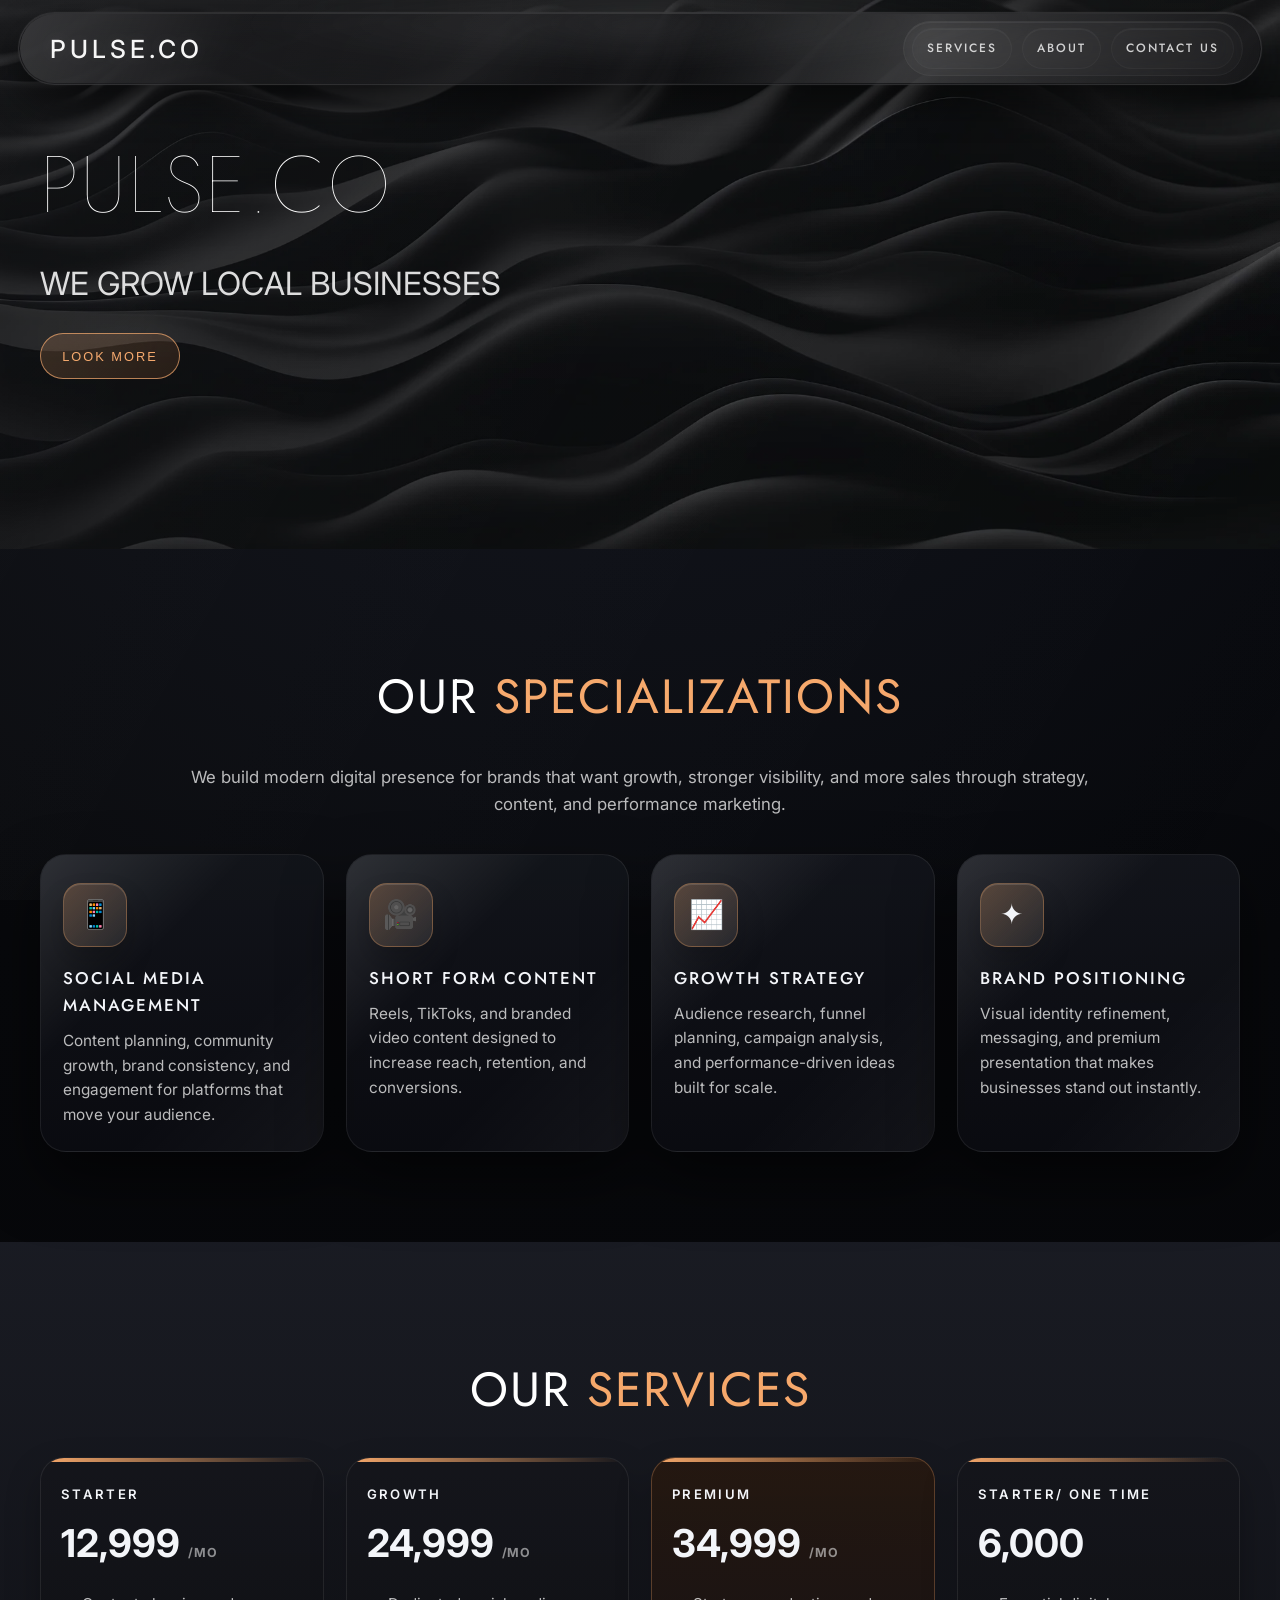
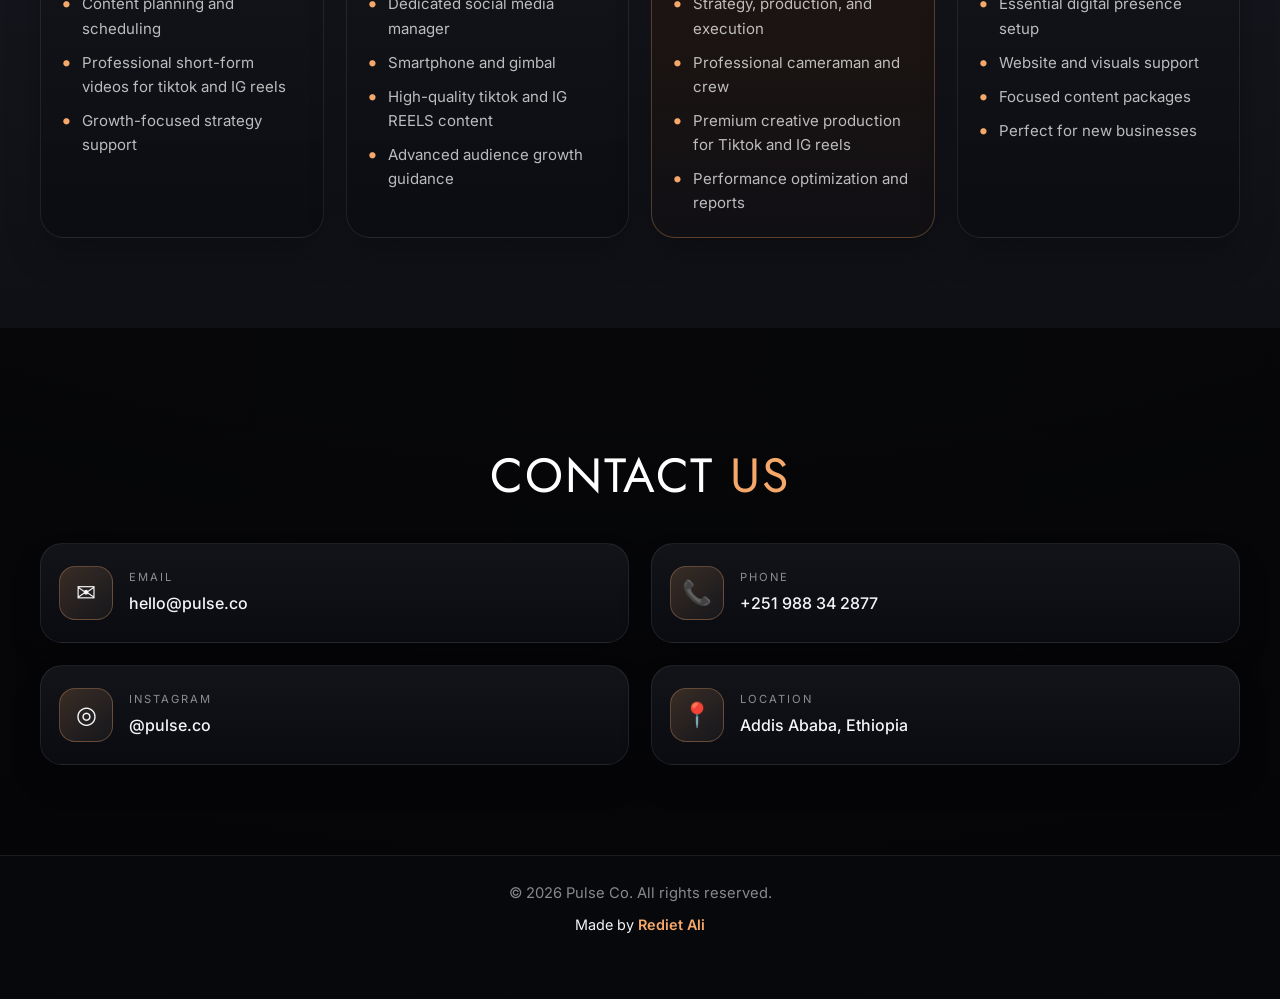
==== commit 83af018d: "Update index.html" ====
--- a/index.html
+++ b/index.html
@@ -106,8 +106,8 @@
 
         <div class="service-card reveal">
             <div class="plan-top">
-                <p class="plan-name">Launch</p>
-                <p class="plan-price">6,000 <small>/mo</small></p>
+                <p class="plan-name">Starter/ one time </p>
+                <p class="plan-price">6,000</p>
             </div>
             <ul>
                 <li>Essential digital presence setup</li>
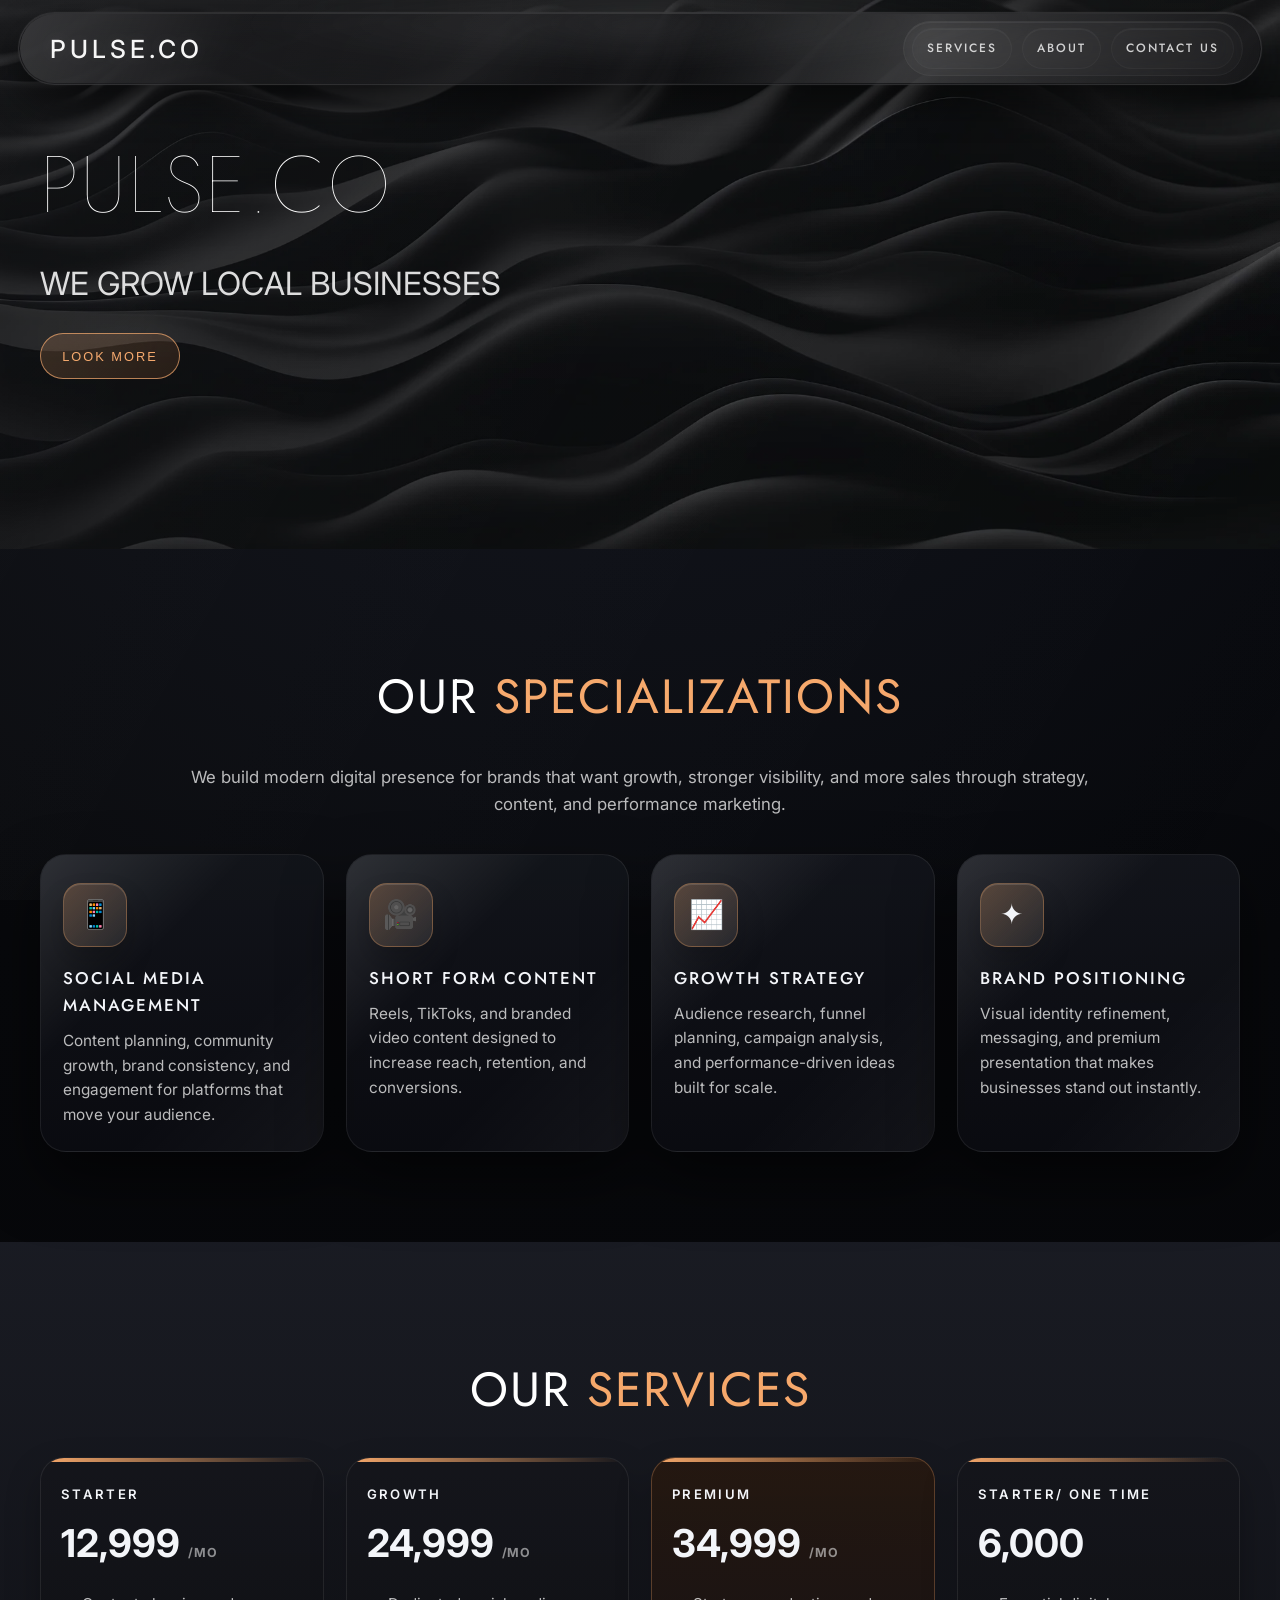
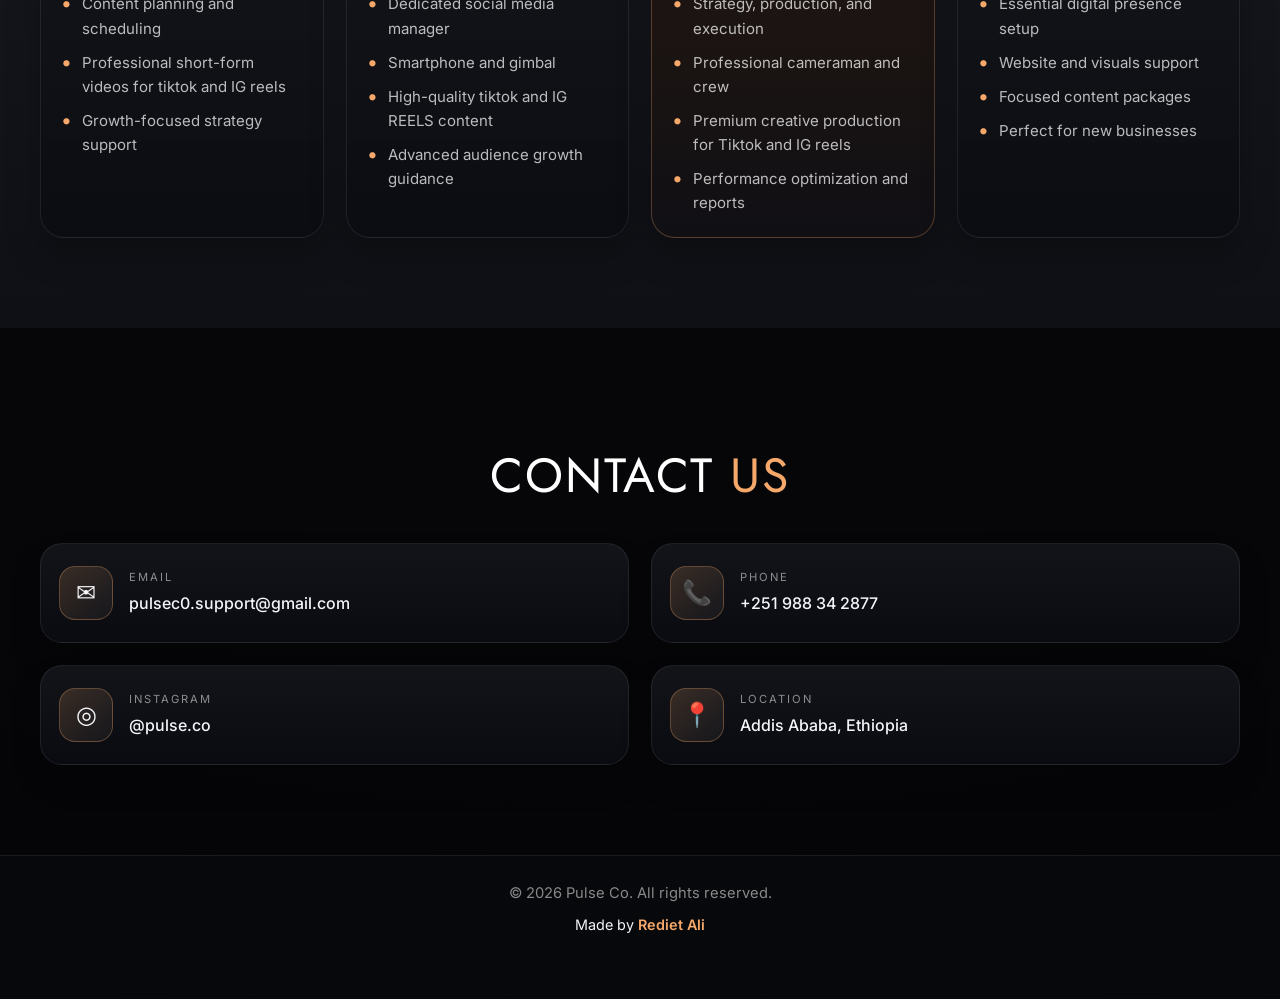
==== commit a970a73a: "Update index.html" ====
--- a/index.html
+++ b/index.html
@@ -123,11 +123,11 @@
     <h2>Contact <span>Us</span></h2>
 
     <div class="contact-grid">
-        <a class="contact-item reveal" href="mailto:hello@pulse.co">
+        <a class="contact-item reveal" href="mailto:pulsec0.support@gmail.com">
             <div class="contact-icon">✉</div>
             <div class="contact-text">
                 <span class="contact-label">Email</span>
-                <strong>hello@pulse.co</strong>
+                <strong>pulsec0.support@gmail.com</strong>
             </div>
         </a>
 
